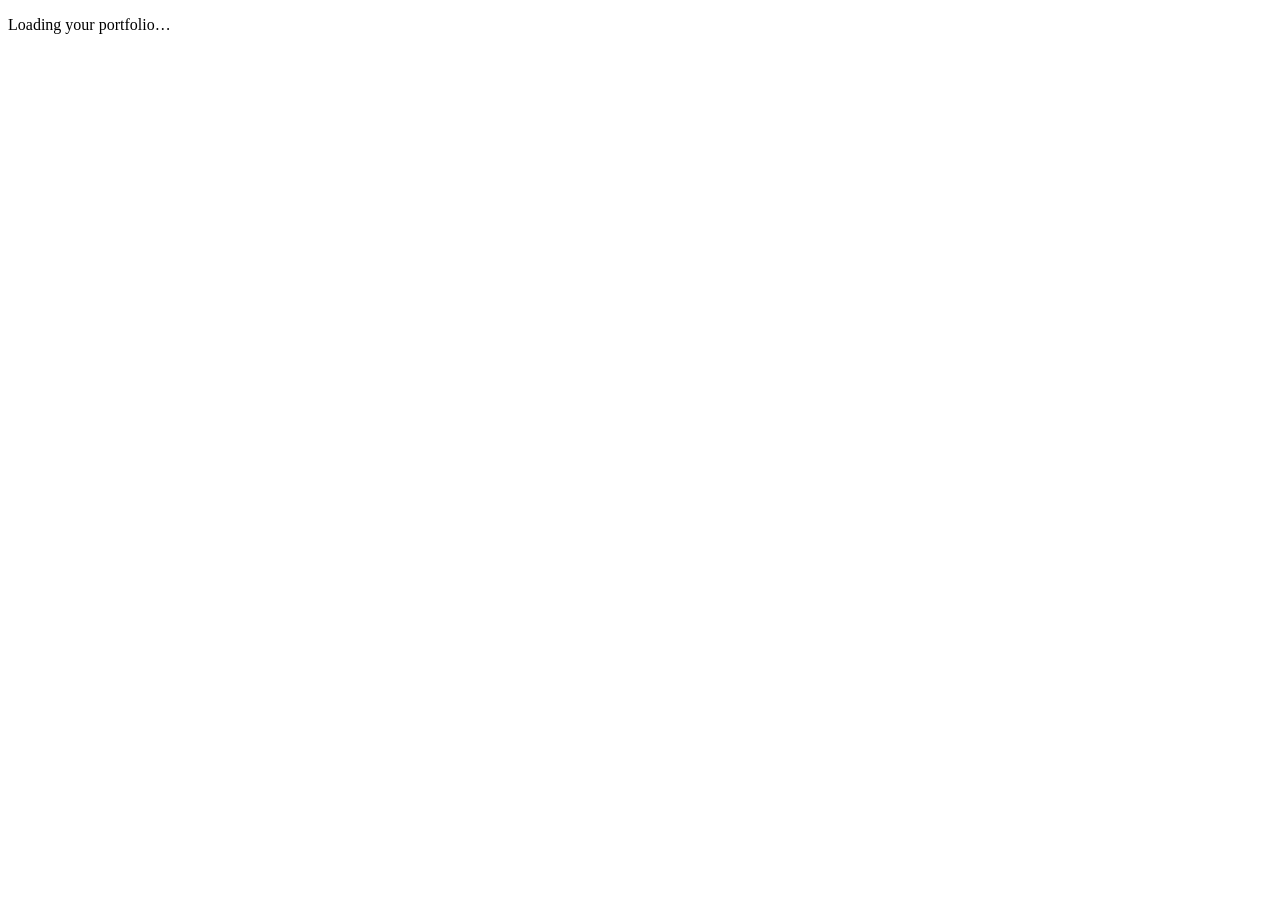
==== edit-portfolio.html @ e3b0add8 "Create edit-portfolio.html" ====
<!DOCTYPE html>
<html lang="en">
<head>
<meta charset="UTF-8">
<meta name="viewport" content="width=device-width, initial-scale=1">
<title>Edit Portfolio — The Portfolio Briefcase</title>
<link rel="stylesheet" href="eppn-common.css">
<style>
  h1 { font-size: 22px; margin: 0 0 4px; color: var(--navy-900); }
  .sub { font-family: Arial, sans-serif; font-size: 13px; color: var(--muted); margin-bottom: 20px; }

  #ticker-results {
    border: 1px solid var(--border);
    border-top: none;
    border-radius: 0 0 4px 4px;
    max-height: 160px;
    overflow-y: auto;
    display: none;
  }
  .result-row {
    padding: 8px 10px;
    font-family: Arial, sans-serif;
    font-size: 13px;
    cursor: pointer;
    display: flex;
    justify-content: space-between;
  }
  .result-row:hover { background: #eef2f7; }
  .result-row .sym { font-weight: bold; }
  .result-row .name { color: #777; }

  #portfolio {
    margin-top: 12px;
    display: flex;
    flex-direction: column;
    gap: 6px;
  }
  .stock-chip {
    display: flex;
    justify-content: space-between;
    align-items: center;
    background: #eef2f7;
    border: 1px solid var(--border);
    border-radius: 4px;
    padding: 8px 10px;
    font-family: Arial, sans-serif;
    font-size: 13px;
  }
  .stock-chip button {
    background: none;
    border: none;
    color: var(--danger);
    font-size: 15px;
    cursor: pointer;
    line-height: 1;
  }
  .empty-note { font-family: Arial, sans-serif; font-size: 12px; color: #999; padding: 6px 0; }

  button.submit { margin-top: 20px; }
</style>
</head>
<body data-page="edit-portfolio">

<div id="eppn-nav-root"></div>

<div class="eppn-page">
  <div class="eppn-container">
    <div class="eppn-card" id="page-content">
      <p class="eppn-spinner-note">Loading your portfolio…</p>
    </div>
  </div>
</div>

<script src="eppn-common.js"></script>
<script>
let portfolio = []; // list of { symbol, name }
let currentEmail = '';

const content = document.getElementById('page-content');

function tickerChipHtml() {
  if (portfolio.length === 0) {
    return '<div class="empty-note">No stocks in your portfolio yet — search above to add some.</div>';
  }
  return portfolio.map(s =>
    `<div class="stock-chip">
       <span><strong>${s.symbol}</strong>${s.name ? ' — ' + s.name : ''}</span>
       <button data-symbol="${s.symbol}" aria-label="Remove ${s.symbol}">&times;</button>
     </div>`
  ).join('');
}

function renderEditor(name) {
  content.innerHTML = `
    <h1>Edit portfolio</h1>
    <div class="sub">Signed in as ${currentEmail}</div>

    <label for="ticker-search">Add stocks</label>
    <input type="text" id="ticker-search" placeholder="Search by ticker or company name (e.g. AAPL)" autocomplete="off">
    <div id="ticker-results"></div>

    <div id="portfolio">${tickerChipHtml()}</div>

    <button class="eppn-btn submit" id="save-btn">Save changes</button>
    <div class="eppn-status" id="status"></div>
  `;

  const searchInput = document.getElementById('ticker-search');
  const resultsBox = document.getElementById('ticker-results');
  const portfolioBox = document.getElementById('portfolio');
  const saveBtn = document.getElementById('save-btn');
  const statusBox = document.getElementById('status');

  let searchTimeout = null;
  let searchRequestId = 0;

  searchInput.addEventListener('input', () => {
    const q = searchInput.value.trim();
    clearTimeout(searchTimeout);
    if (!q) { resultsBox.style.display = 'none'; return; }
    searchTimeout = setTimeout(() => runTickerSearch(q), 300);
  });

  async function runTickerSearch(query) {
    const thisRequestId = ++searchRequestId;
    resultsBox.innerHTML = `<div class="result-row" style="color:#999;">Searching...</div>`;
    resultsBox.style.display = 'block';

    try {
      const res = await fetch(`${EPPN.API_BASE}/search-tickers?q=${encodeURIComponent(query)}`);
      const data = await res.json();
      if (thisRequestId !== searchRequestId) return;

      const matches = (data.results || []).filter(t => !portfolio.some(p => p.symbol === t.symbol));
      if (matches.length === 0) {
        resultsBox.innerHTML = `<div class="result-row" style="color:#999;">No matches found</div>`;
        return;
      }

      resultsBox.innerHTML = matches.map(t =>
        `<div class="result-row" data-symbol="${t.symbol}" data-name="${(t.name || '').replace(/"/g, '&quot;')}">
           <span class="sym">${t.symbol}</span><span class="name">${t.name || ''}</span>
         </div>`
      ).join('');
    } catch (err) {
      if (thisRequestId !== searchRequestId) return;
      resultsBox.innerHTML = `<div class="result-row" style="color:#a13d2e;">Search unavailable — try again</div>`;
      console.error(err);
    }
  }

  resultsBox.addEventListener('click', (e) => {
    const row = e.target.closest('.result-row');
    if (!row || !row.dataset.symbol) return;
    const symbol = row.dataset.symbol;
    const name = row.dataset.name || '';
    if (!portfolio.some(p => p.symbol === symbol)) {
      portfolio.push({ symbol, name });
      portfolioBox.innerHTML = tickerChipHtml();
    }
    searchInput.value = '';
    resultsBox.style.display = 'none';
  });

  portfolioBox.addEventListener('click', (e) => {
    const btn = e.target.closest('button');
    if (!btn) return;
    portfolio = portfolio.filter(s => s.symbol !== btn.dataset.symbol);
    portfolioBox.innerHTML = tickerChipHtml();
  });

  saveBtn.addEventListener('click', async () => {
    saveBtn.disabled = true;
    saveBtn.textContent = 'Saving…';
    statusBox.className = 'eppn-status';

    try {
      const res = await fetch(`${EPPN.API_BASE}/update-portfolio`, {
        method: 'POST',
        headers: { 'Content-Type': 'application/json' },
        body: JSON.stringify({
          email: currentEmail,
          portfolio: portfolio.map(s => s.symbol).join(', ')
        })
      });
      if (!res.ok) throw new Error('Update failed');

      statusBox.className = 'eppn-status ok';
      statusBox.innerHTML = `Portfolio updated. <a href="index.html">Back to home</a>`;
    } catch (err) {
      statusBox.className = 'eppn-status err';
      statusBox.textContent = 'Something went wrong saving your changes. Please try again.';
      console.error(err);
    } finally {
      saveBtn.disabled = false;
      saveBtn.textContent = 'Save changes';
    }
  });
}

async function init() {
  if (!EPPN.requireLogin('edit-portfolio.html')) return;
  currentEmail = EPPN.getEmail();

  try {
    const res = await fetch(`${EPPN.API_BASE}/get-portfolio?email=${encodeURIComponent(currentEmail)}`);
    if (!res.ok) throw new Error('Could not load portfolio');
    const data = await res.json();

    portfolio = (data.portfolio || '')
      .split(',')
      .map(t => t.trim())
      .filter(Boolean)
      .map(symbol => ({ symbol, name: '' }));

    renderEditor(data.name);
  } catch (err) {
    console.error(err);
    content.innerHTML = `
      <div class="eppn-status err" style="display:block;">
        We couldn't load your portfolio. Try <a href="login.html">logging in</a> again.
      </div>
    `;
  }
}

document.addEventListener('DOMContentLoaded', init);
</script>

</body>
</html>
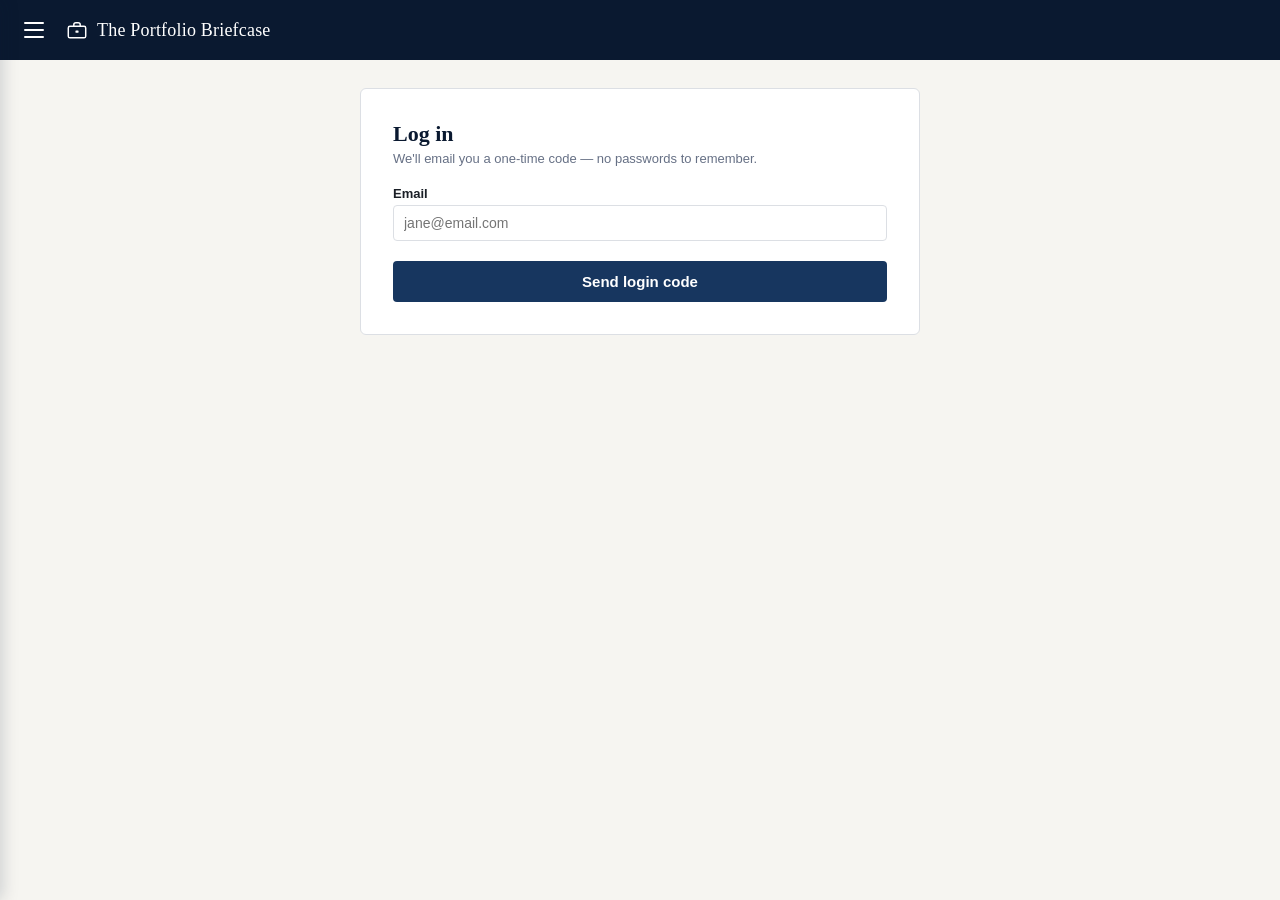
==== commit 539d783a: "Update edit-portfolio.html" ====
--- a/edit-portfolio.html
+++ b/edit-portfolio.html
@@ -175,11 +175,10 @@
     statusBox.className = 'eppn-status';
 
     try {
-      const res = await fetch(`${EPPN.API_BASE}/update-portfolio`, {
+      const res = await EPPN.authFetch('/update-portfolio', {
         method: 'POST',
         headers: { 'Content-Type': 'application/json' },
         body: JSON.stringify({
-          email: currentEmail,
           portfolio: portfolio.map(s => s.symbol).join(', ')
         })
       });
@@ -200,12 +199,12 @@
 
 async function init() {
   if (!EPPN.requireLogin('edit-portfolio.html')) return;
-  currentEmail = EPPN.getEmail();
 
   try {
-    const res = await fetch(`${EPPN.API_BASE}/get-portfolio?email=${encodeURIComponent(currentEmail)}`);
+    const res = await EPPN.authFetch('/get-portfolio');
     if (!res.ok) throw new Error('Could not load portfolio');
     const data = await res.json();
+    currentEmail = data.email || '';
 
     portfolio = (data.portfolio || '')
       .split(',')
--- a/eppn-common.css
+++ b/eppn-common.css
@@ -0,0 +1,261 @@
+/* ===========================================================
+   The Portfolio Briefcase — shared design tokens & nav styles
+   =========================================================== */
+
+:root {
+  --navy-900: #0a1930;
+  --navy-800: #102647;
+  --navy-700: #17365f;
+  --navy-600: #234b80;
+  --navy-500: #2f5fa0;
+  --paper: #f6f5f1;
+  --white: #ffffff;
+  --ink: #1a1f26;
+  --muted: #667085;
+  --border: #dcdfe4;
+  --danger: #a13d2e;
+  --danger-bg: #fbeceb;
+  --up: #1e6b45;
+  --down: #a13d2e;
+  --topbar-height: 60px;
+}
+
+* { box-sizing: border-box; }
+
+html, body {
+  margin: 0;
+  background: var(--paper);
+  color: var(--ink);
+  font-family: Arial, Helvetica, sans-serif;
+}
+
+h1, h2, h3, .eppn-serif {
+  font-family: Georgia, 'Times New Roman', serif;
+}
+
+a { color: var(--navy-700); }
+
+.eppn-page {
+  padding-top: calc(var(--topbar-height) + 28px);
+  min-height: 100vh;
+  padding-left: 16px;
+  padding-right: 16px;
+  padding-bottom: 48px;
+}
+
+.eppn-container {
+  width: 100%;
+  max-width: 560px;
+  margin: 0 auto;
+}
+
+/* ---------- Top bar ---------- */
+
+.eppn-topbar {
+  position: fixed;
+  top: 0; left: 0; right: 0;
+  height: var(--topbar-height);
+  background: var(--navy-900);
+  display: flex;
+  align-items: center;
+  gap: 14px;
+  padding: 0 16px;
+  z-index: 100;
+  box-shadow: 0 1px 0 rgba(255,255,255,0.06);
+}
+
+.eppn-hamburger {
+  width: 36px;
+  height: 36px;
+  border: none;
+  background: transparent;
+  cursor: pointer;
+  display: flex;
+  flex-direction: column;
+  justify-content: center;
+  align-items: center;
+  gap: 5px;
+  padding: 0;
+  flex-shrink: 0;
+}
+.eppn-hamburger span {
+  display: block;
+  width: 20px;
+  height: 2px;
+  background: var(--white);
+  border-radius: 2px;
+}
+.eppn-hamburger:hover span { background: #cddbee; }
+
+.eppn-brand {
+  display: flex;
+  align-items: center;
+  gap: 9px;
+  text-decoration: none;
+  color: var(--white);
+}
+.eppn-brand svg { flex-shrink: 0; }
+.eppn-brand-name {
+  font-family: Georgia, 'Times New Roman', serif;
+  font-size: 18px;
+  letter-spacing: 0.2px;
+  white-space: nowrap;
+}
+
+/* ---------- Drawer ---------- */
+
+.eppn-drawer-overlay {
+  position: fixed;
+  inset: 0;
+  background: rgba(10, 25, 48, 0.35);
+  opacity: 0;
+  pointer-events: none;
+  transition: opacity 0.18s ease;
+  z-index: 101;
+}
+.eppn-drawer-overlay.open {
+  opacity: 1;
+  pointer-events: auto;
+}
+
+.eppn-drawer {
+  position: fixed;
+  top: 0; bottom: 0; left: 0;
+  width: 250px;
+  max-width: 80vw;
+  background: var(--white);
+  box-shadow: 2px 0 16px rgba(10,25,48,0.18);
+  transform: translateX(-100%);
+  transition: transform 0.2s ease;
+  z-index: 102;
+  display: flex;
+  flex-direction: column;
+  padding-top: 14px;
+}
+.eppn-drawer.open { transform: translateX(0); }
+
+.eppn-drawer-header {
+  font-family: Georgia, 'Times New Roman', serif;
+  font-size: 15px;
+  color: var(--navy-900);
+  padding: 6px 20px 14px;
+  border-bottom: 1px solid var(--border);
+  margin-bottom: 6px;
+}
+
+.eppn-drawer a {
+  display: block;
+  padding: 12px 20px;
+  color: var(--ink);
+  text-decoration: none;
+  font-size: 14px;
+  border-left: 3px solid transparent;
+}
+.eppn-drawer a:hover { background: #eef2f7; }
+.eppn-drawer a.active {
+  border-left-color: var(--navy-700);
+  background: #eef2f7;
+  font-weight: bold;
+  color: var(--navy-800);
+}
+.eppn-drawer a.eppn-drawer-disabled {
+  color: #b6bcc5;
+  cursor: default;
+}
+.eppn-drawer a.eppn-drawer-disabled:hover { background: none; }
+
+/* ---------- Shared components ---------- */
+
+.eppn-card {
+  background: var(--white);
+  border: 1px solid var(--border);
+  border-radius: 6px;
+  padding: 32px;
+}
+
+.eppn-btn {
+  display: inline-block;
+  padding: 12px 20px;
+  background: var(--navy-700);
+  color: var(--white);
+  border: none;
+  border-radius: 4px;
+  font-family: Arial, sans-serif;
+  font-size: 15px;
+  font-weight: bold;
+  cursor: pointer;
+  text-align: center;
+  text-decoration: none;
+  width: 100%;
+}
+.eppn-btn:hover { background: var(--navy-600); }
+.eppn-btn:disabled { background: #b7b7b1; cursor: not-allowed; }
+
+.eppn-btn-secondary {
+  background: transparent;
+  color: var(--navy-700);
+  border: 1px solid var(--navy-700);
+}
+.eppn-btn-secondary:hover { background: #eef2f7; }
+
+.eppn-link-btn {
+  background: none;
+  border: none;
+  color: var(--navy-700);
+  font-family: Arial, sans-serif;
+  font-size: 14px;
+  cursor: pointer;
+  text-decoration: underline;
+  padding: 0;
+}
+
+label {
+  display: block;
+  font-family: Arial, sans-serif;
+  font-size: 13px;
+  font-weight: bold;
+  margin: 16px 0 4px;
+}
+
+input[type=text], input[type=email] {
+  width: 100%;
+  padding: 9px 10px;
+  border: 1px solid var(--border);
+  border-radius: 4px;
+  font-family: Arial, sans-serif;
+  font-size: 14px;
+}
+input:focus { outline: 2px solid var(--navy-600); outline-offset: 1px; }
+
+.eppn-status {
+  margin-top: 14px;
+  font-family: Arial, sans-serif;
+  font-size: 13px;
+  display: none;
+  padding: 10px;
+  border-radius: 4px;
+}
+.eppn-status.ok { display: block; background: #eaf1ea; color: var(--up); }
+.eppn-status.err { display: block; background: var(--danger-bg); color: var(--danger); }
+.eppn-status.info { display: block; background: #eef2f7; color: var(--navy-800); }
+
+.eppn-disclaimers {
+  margin-top: 24px;
+  padding-top: 16px;
+  border-top: 1px solid var(--border);
+  font-family: Arial, sans-serif;
+}
+.eppn-disclaimers p {
+  font-size: 11px;
+  color: #888;
+  line-height: 1.5;
+  margin: 0 0 10px;
+}
+.eppn-disclaimers p:last-child { margin-bottom: 0; }
+.eppn-disclaimers strong { color: #666; }
+
+.eppn-spinner-note { font-family: Arial, sans-serif; font-size: 13px; color: #999; }
+
+@media (max-width: 480px) {
+  .eppn-card { padding: 22px; }
+}
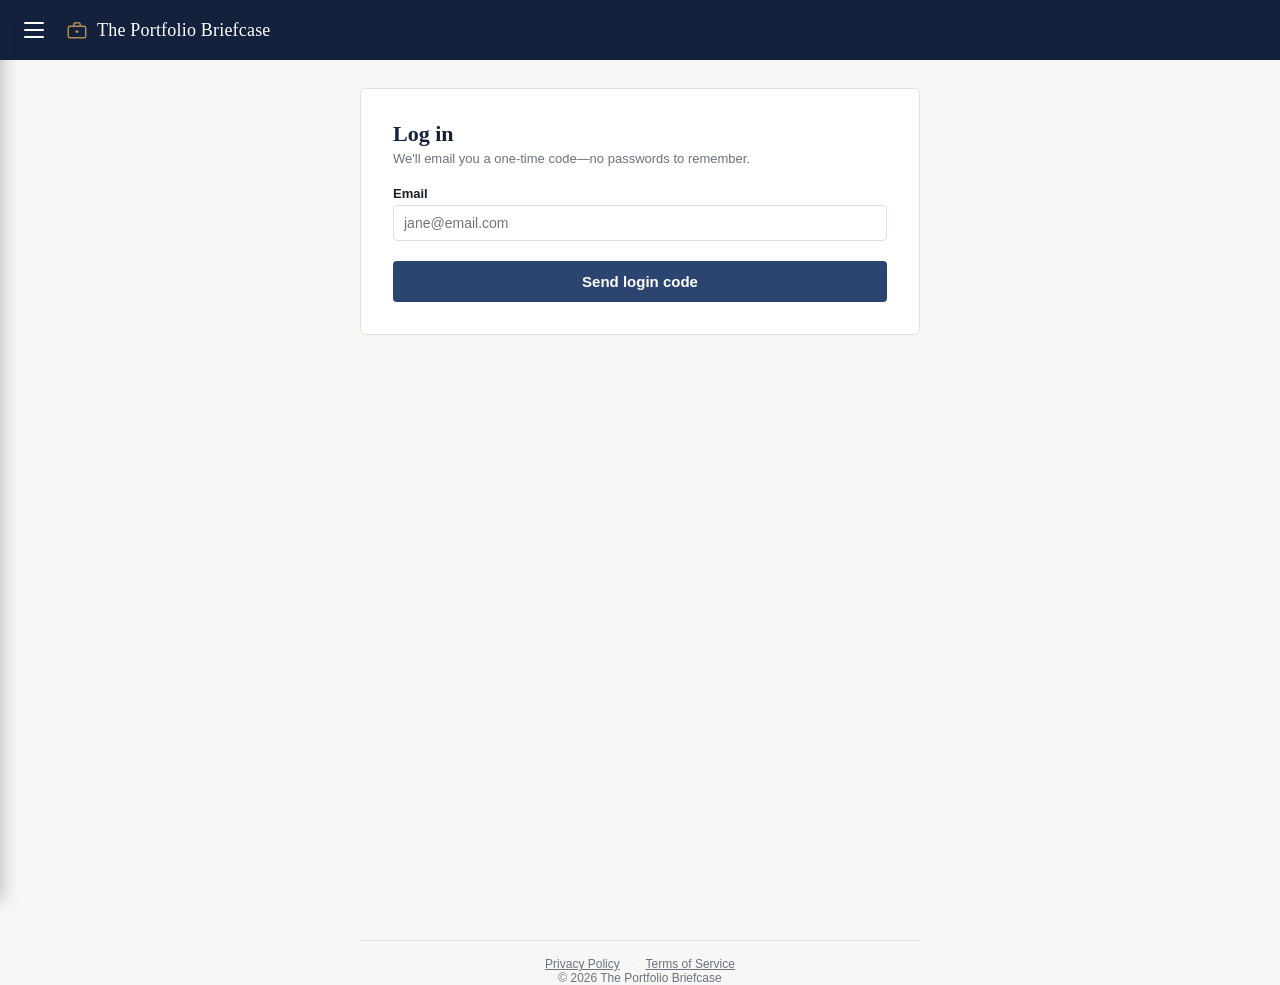
==== commit 62486cbb: "Update edit-portfolio.html" ====
--- a/edit-portfolio.html
+++ b/edit-portfolio.html
@@ -25,7 +25,7 @@
     display: flex;
     justify-content: space-between;
   }
-  .result-row:hover { background: #eef2f7; }
+  .result-row:hover { background: var(--tint); }
   .result-row .sym { font-weight: bold; }
   .result-row .name { color: #777; }
 
@@ -39,8 +39,9 @@
     display: flex;
     justify-content: space-between;
     align-items: center;
-    background: #eef2f7;
+    background: var(--tint);
     border: 1px solid var(--border);
+    border-left: 3px solid var(--brass);
     border-radius: 4px;
     padding: 8px 10px;
     font-family: Arial, sans-serif;
--- a/eppn-common.css
+++ b/eppn-common.css
@@ -3,16 +3,19 @@
    =========================================================== */
 
 :root {
-  --navy-900: #0a1930;
-  --navy-800: #102647;
-  --navy-700: #17365f;
-  --navy-600: #234b80;
-  --navy-500: #2f5fa0;
-  --paper: #f6f5f1;
+  --navy-900: #14213D;
+  --navy-800: #1B2C4F;
+  --navy-700: #2C4570;
+  --navy-600: #3B577F;
+  --navy-500: #4A6A96;
+  --brass: #B08D57;
+  --brass-dark: #93713F;
+  --paper: #F7F7F5;
+  --tint: #EFEBE3;
   --white: #ffffff;
-  --ink: #1a1f26;
-  --muted: #667085;
-  --border: #dcdfe4;
+  --ink: #1A1F26;
+  --muted: #6B7280;
+  --border: #E4E0D8;
   --danger: #a13d2e;
   --danger-bg: #fbeceb;
   --up: #1e6b45;
@@ -123,8 +126,8 @@
   top: 0; bottom: 0; left: 0;
   width: 250px;
   max-width: 80vw;
-  background: var(--white);
-  box-shadow: 2px 0 16px rgba(10,25,48,0.18);
+  background: var(--navy-900);
+  box-shadow: 2px 0 16px rgba(20,33,61,0.28);
   transform: translateX(-100%);
   transition: transform 0.2s ease;
   z-index: 102;
@@ -137,29 +140,29 @@
 .eppn-drawer-header {
   font-family: Georgia, 'Times New Roman', serif;
   font-size: 15px;
-  color: var(--navy-900);
+  color: var(--white);
   padding: 6px 20px 14px;
-  border-bottom: 1px solid var(--border);
+  border-bottom: 1px solid rgba(255,255,255,0.14);
   margin-bottom: 6px;
 }
 
 .eppn-drawer a {
   display: block;
   padding: 12px 20px;
-  color: var(--ink);
+  color: #C7CEDA;
   text-decoration: none;
   font-size: 14px;
   border-left: 3px solid transparent;
 }
-.eppn-drawer a:hover { background: #eef2f7; }
+.eppn-drawer a:hover { background: var(--navy-800); color: var(--white); }
 .eppn-drawer a.active {
-  border-left-color: var(--navy-700);
-  background: #eef2f7;
+  border-left-color: var(--brass);
+  background: var(--navy-800);
   font-weight: bold;
-  color: var(--navy-800);
+  color: var(--white);
 }
 .eppn-drawer a.eppn-drawer-disabled {
-  color: #b6bcc5;
+  color: #5B6B85;
   cursor: default;
 }
 .eppn-drawer a.eppn-drawer-disabled:hover { background: none; }
@@ -171,6 +174,15 @@
   border: 1px solid var(--border);
   border-radius: 6px;
   padding: 32px;
+}
+
+.eppn-card > h1::after {
+  content: '';
+  display: block;
+  width: 32px;
+  height: 2px;
+  background: var(--brass);
+  margin-top: 8px;
 }
 
 .eppn-btn {
@@ -196,7 +208,7 @@
   color: var(--navy-700);
   border: 1px solid var(--navy-700);
 }
-.eppn-btn-secondary:hover { background: #eef2f7; }
+.eppn-btn-secondary:hover { background: var(--tint); }
 
 .eppn-link-btn {
   background: none;
@@ -237,7 +249,7 @@
 }
 .eppn-status.ok { display: block; background: #eaf1ea; color: var(--up); }
 .eppn-status.err { display: block; background: var(--danger-bg); color: var(--danger); }
-.eppn-status.info { display: block; background: #eef2f7; color: var(--navy-800); }
+.eppn-status.info { display: block; background: var(--tint); color: var(--navy-800); }
 
 .eppn-disclaimers {
   margin-top: 24px;
@@ -256,6 +268,23 @@
 
 .eppn-spinner-note { font-family: Arial, sans-serif; font-size: 13px; color: #999; }
 
+.eppn-footer {
+  max-width: 560px;
+  margin: 40px auto 0;
+  padding-top: 16px;
+  border-top: 1px solid var(--border);
+  text-align: center;
+  font-family: Arial, sans-serif;
+  font-size: 12px;
+  color: var(--muted);
+}
+.eppn-footer a {
+  color: var(--muted);
+  text-decoration: underline;
+}
+.eppn-footer a:hover { color: var(--navy-700); }
+.eppn-footer .eppn-footer-sep { margin: 0 8px; color: var(--border); }
+
 @media (max-width: 480px) {
   .eppn-card { padding: 22px; }
 }
